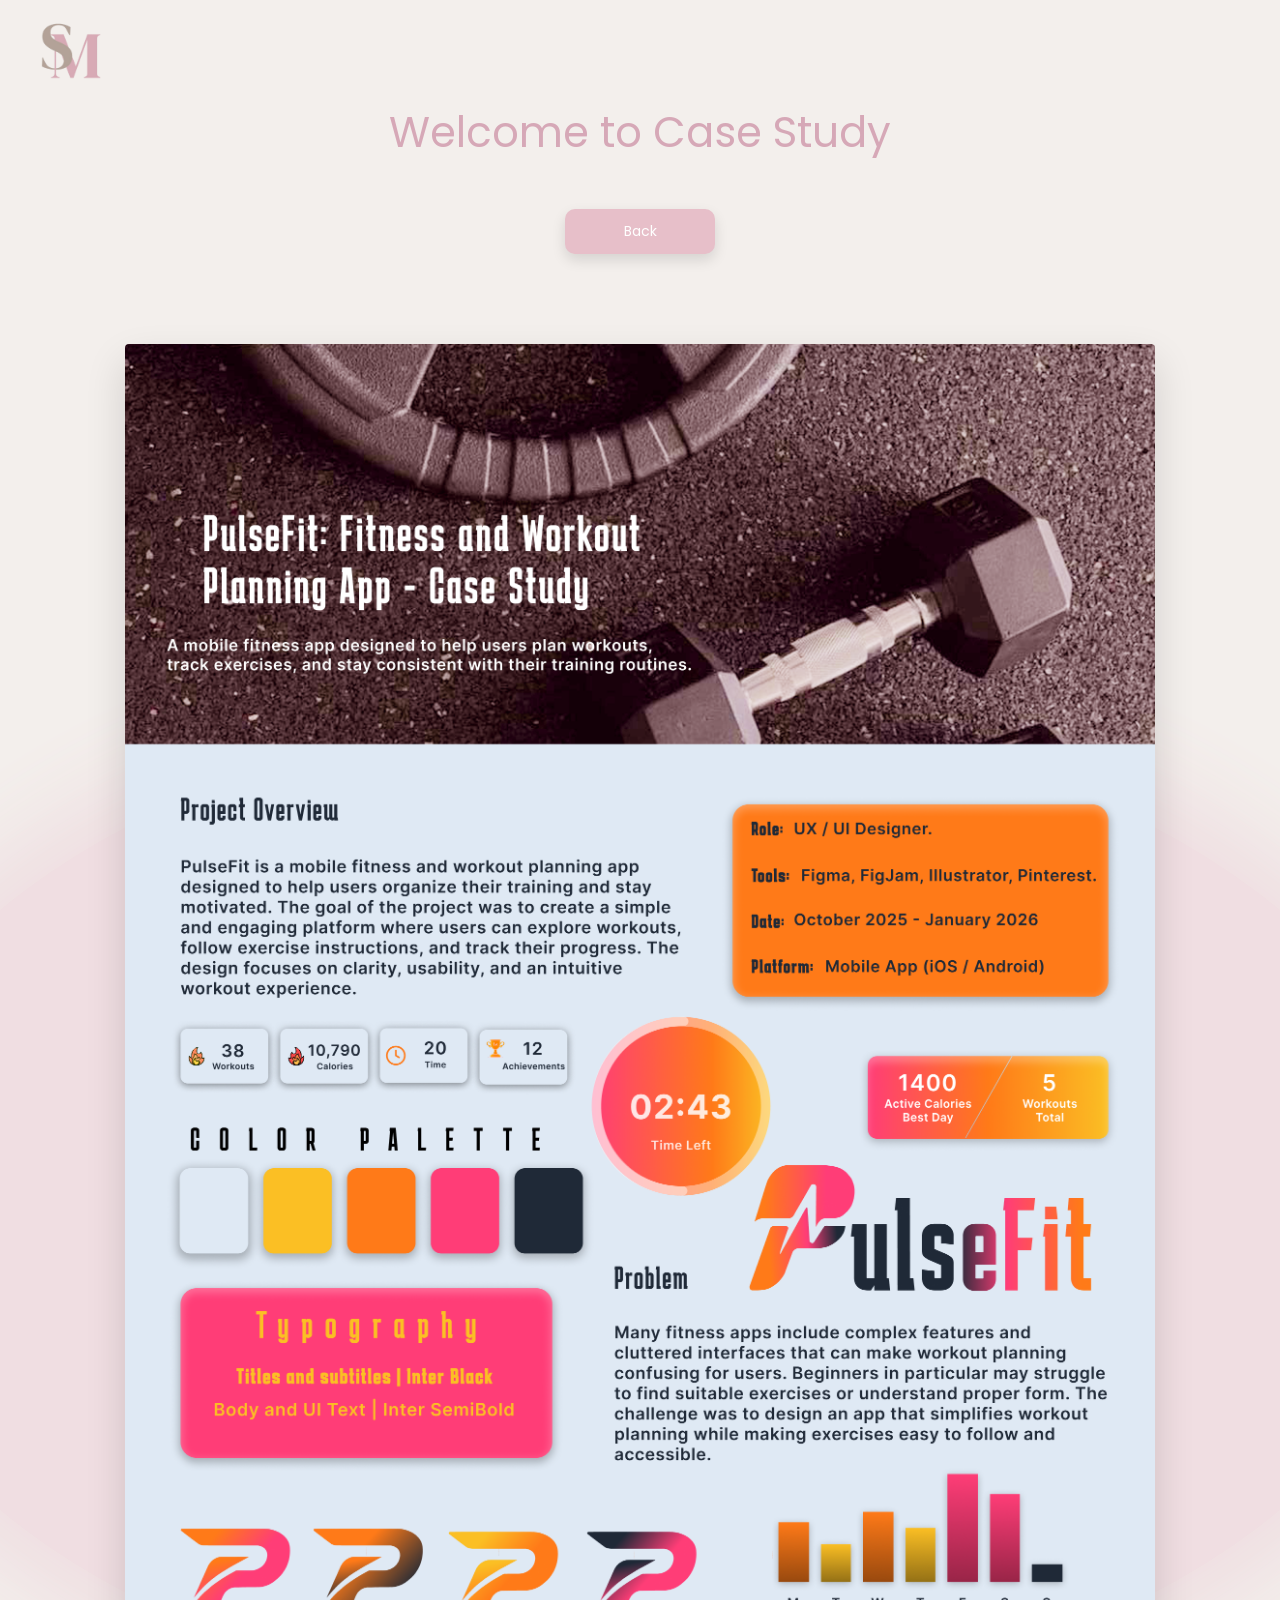
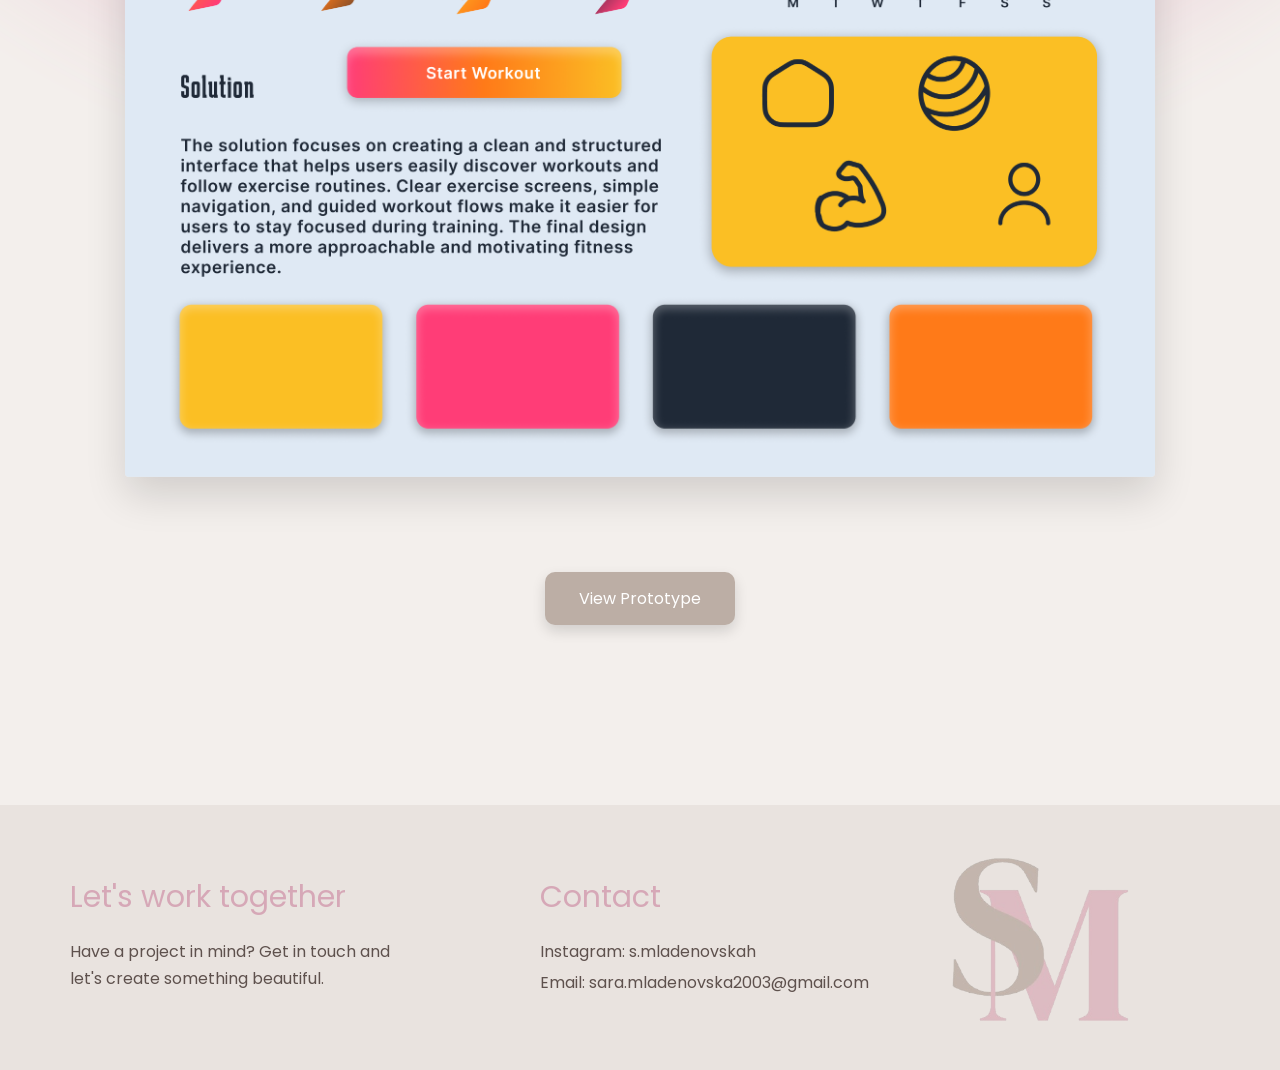
==== casestudy-pulsefit.html @ 1fc526de "Initial commit" ====
<!DOCTYPE html>
<html lang="en">
<head>
  <meta charset="UTF-8">
  <meta name="viewport" content="width=device-width, initial-scale=1.0">
  <title>Pulsefit Case Study</title>
  <link rel="stylesheet" href="style.css">
  <link href="https://fonts.googleapis.com/css2?family=Poppins:wght@400;500;600;700&display=swap" rel="stylesheet">
</head>
<body class="case-page pulse-fit">

  <main class="case-study-page">

    <div class="case-top-logo">
      <img src="images/logo2.png" alt="SM logo">
    </div>

    <h1 class="case-page-title">Welcome to Case Study</h1>

    <div class="case-nav">
      <a href="index.html#projects" class="case-nav-btn">Back</a>
      
    </div>

    <section class="case-image-section">
      <img src="images/MacBook Air - 15.png" alt="MoneXa case study" class="case-study-image">
    </section>

    <div class="case-prototype-wrap">
      <a href="https://www.figma.com/proto/Ad3KxGIz573H8dArWN0i8G/PulseFit-Prototype?node-id=1-51&p=f&viewport=-1852%2C94%2C0.52&t=948jEb1X9hOIrUcp-1&scaling=scale-down&content-scaling=fixed&starting-point-node-id=1%3A51&show-proto-sidebar=1&page-id=0%3A1" target="_blank" class="case-prototype-btn">View Prototype</a>
    </div>

  </main>

  <footer id="contact">
    <div class="footer-content">
      <div class="footer-left">
        <h3>Let's work together</h3>
        <p>Have a project in mind? Get in touch and let's create something beautiful.</p>
      </div>

      <div class="footer-contact">
        <h3>Contact</h3>
        <p>Instagram: s.mladenovskah</p>
        <p>Email: sara.mladenovska2003@gmail.com</p>
      </div>

      <div class="footer-logo">
        <img src="images/logo2.png" alt="SM logo">
      </div>
    </div>
  </footer>

</body>
</html>
---- style.css ----
* {
  margin: 0;
  padding: 0;
  box-sizing: border-box;
}

body {
  font-family: 'Poppins', sans-serif;
  min-height: 100vh;
  display: flex;
  flex-direction: column;
  overflow-x: hidden;
}

footer {
    margin-top: auto;
}

html {
    scroll-behavior: smooth;
}

.hero {
  display: flex;
  min-height: 100vh;
  position: relative;
}

.hero-left {
  width: 50%;
  background-color: #e8e1dc;
  padding: 30px 40px;
  display: flex;
  flex-direction: column;
}

.hero-right {
    width: 50%;
}

.hero-right img {
    width: 100%;
    height: 100%;
    object-fit: cover;
    display: block;
}

header {
  display: flex;
  align-items: center;
}

.logo img {
  width: 100px;
  height: auto;
  display: block;
  margin-top: -20px;
}

.header-nav {
  position: absolute;
  top: 40px;
  left: 50.8%;
  transform: translateX(-50%);
  z-index: 10;
}

.header-nav ul {
  list-style: none;
  display: flex;
  gap: 40px;
  margin: 0;
  padding: 0;
}

.header-nav a {
  position: relative;
  text-decoration: none;
  color: #5d504a;
  font-size: 14px;
  font-weight: 400;
  white-space: nowrap;
}

.header-nav a::after {
  content: "";
  position: absolute;
  left: 50%;
  bottom: -4px;
  width: 0;
  height: 2px;
  background: #5d504a;
  transition: all 0.3s ease;
  transform: translateX(-50%);
}

.header-nav a.light::after {
  background: #e8e1dc;
}

.header-nav a:hover::after {
  width: 100%;
}

.header-nav a.light {
    color: #e8e1dc;
}

.hero-text {
  margin-top: 180px;
  color: #d6a8b7;
}

.hero-text h1 {
  font-size: 64px;
  font-weight: 400;
  line-height: 1.1;
  margin-bottom: 40px;
}

.hero-text span {
  color: #5e514d;
}

.role {
  font-size: 22px;
  line-height: 1.6;
  margin-bottom: 50px;
  color: #5e514d;
}

.description {
  font-size: 22px;
  line-height: 1.8;
  max-width: 500px;
  color: #5e514d;
}

.hero-right {
  width: 50%;
}

.hero-right img {
  width: 100%;
  height: 100vh;
  object-fit: cover;
  display: block;
}





.about-section {
    background-color: #f7f4f2;
    padding: 120px 20px;
    text-align: center;
    position: relative;
    overflow: visible;
}

.about-section h2 {
    font-size: 32px;
    font-weight: 400;
    color: #d6a8b7;
    margin-bottom: 130px;
}

.about-section p {
    max-width: 850px;
    margin: auto;
    font-size: 22px;
    line-height: 1.8;
    color: #5e514d;
}









.projects-section {
    background-color: #f7f4f2;
    padding: 80px 20px 120px;
    text-align: center;
    position: relative;
    overflow: visible;
}

.projects-section h2 {
    font-size: 30px;
    font-weight: 400;
    color: #d6a8b7;
    margin-bottom: 110px;
}

.projects-section::before { 
    content: "";
    position: absolute;
    width: 700px;
    height: 950px;
    left: -140px;
    top: -500px;
    background: #efdfe3;
    opacity: 0.75;
    z-index: 0;

    clip-path: path("M 138 55 C 78 104, 34 214, 57 331 C 77 432, 28 536, 64 654 C 106 790, 218 904, 346 919 C 463 933, 557 848, 590 741 C 621 639, 703 569, 676 447 C 654 349, 583 293, 592 205 C 603 95, 531 28, 428 21 C 315 13, 220 -12, 138 55 Z");
}

.projects-section::after { 
    content: "";
    position: absolute;
    width: 750px;
    height: 950px;
    right: -180px;
    top: -100px;
    background: #efdfe3;
    opacity: 0.7;
    z-index: 0;

    clip-path: path("M 562 72 C 620 138, 680 238, 660 360 C 640 470, 700 560, 660 690 C 610 820, 500 900, 370 910 C 250 920, 140 860, 110 740 C 80 630, 30 550, 60 430 C 90 320, 150 260, 150 170 C 150 70, 230 10, 350 20 C 460 30, 520 20, 562 72 Z");
}

.projects-slider {
    width: 100%;
    display: flex;
    justify-content: center;
}

.projects-viewport {
    width: 1400px;
    overflow: visible;
    cursor: grab;
    user-select: none;
}

.projects-viewport:active {
    cursor: grabbing;
}

.projects-track {
    display: flex;
    gap: 80px;
    transition: transform 0.2s ease;
}

.projects-card {
    flex: 0 0 620px;
    background: #f7f4f2;
    border-radius: 14px;
    overflow: hidden;
    box-shadow: 0 15px 35px rgba(0, 0, 0, 0.12);
    text-align: left;
    transition: transform 0.35s ease, box-shadow 0.35s ease;
}

.projects-card:hover {
    transform: translateY(-12px) scale(1.02);
    box-shadow: 0 25px 55px rgba(0, 0, 0, 0.18);
}

.projects-card img {
    width: 100%;
    height: 320px;
    object-fit: cover;
    display: block;
    pointer-events: none;
    user-select: none;
    -webkit-user-drag: none;
}

.projects-info {
    padding: 18px 22px;
    display: flex;
    justify-content: space-between;
    align-items: center;
    gap: 20px;
}

.projects-info p {
    color: #5d504a;
    font-size: 15px;
    flex: 1;
}

.projects-buttons {
    display: flex;
    gap: 14px;
    flex-shrink: 0;
}

.projects-buttons button {
    border: none;
    padding: 10px 18px;
    border-radius: 24px;
    background: #e8e1dc;
    font-size: 12px;
    cursor: pointer;
    color: #5d504a;
    font-family: 'Poppins', sans-serif;
    transition: 0.2s ease;
}

.projects-buttons button:hover {
    transform: translateY(-2px);
    box-shadow: 0 8px 18px rgba(0, 0, 0, 0.12);
}

.projects-buttons a {
  text-decoration: none;
  color: #5d504a;
}





.skills-section {
    background-color: #f7f4f2;
    text-align: center;
    padding: 100px 20px 160px;
}

.skills-section h2 {
    font-size: 38px;
    font-weight: 400;
    color: #d6a8b7;
    margin-bottom: 130px;
    margin-top: -40px;
}

.skills-grid {
    display: flex;
    justify-content: space-evenly;
    width: 100%;
    max-width: 1400px;
    margin: 0 auto;
}

.skill-item {
    width: 150px;
    display: flex;
    flex-direction: column;
    align-items: center;
}

.skill-box {
    width: 120px;
    height: 120px;
    background-color: #d8aebb;
    border-radius: 14px;
    display: flex;
    justify-content: center;
    align-items: center;
    box-shadow: 0 6px 14px rgba(0, 0, 0, 0.12);
    margin-bottom: 14px;
    transition: transform 0.2s ease, box-shadow 0.2s ease;
}

.skill-box img {
    width: 220px;
    height: 220px;
    object-fit: contain;
}

.skill-item p {
    padding: 20px;
    font-size: 18px;
    color: #5d504a;
    margin: 0;
    white-space: nowrap;
}

.skill-box:hover {
    transform: translateY(-4px);
    box-shadow: 0 10px 18px rgba(0, 0, 0, 0.18);
}



.contact-section {
    background: #f7f4f2;
    text-align: center;
    padding: 20px 20px 200px;
    position: relative;
    overflow: hidden;
}


.contact-section h2 {
    font-size: 32px;
    font-weight: 400;
    color: #d6a8b7;
    margin-bottom: 80px;
}


.contact-container {
    max-width: 1300px;
    margin: 0 auto;
}


.contact-row {
    display: flex;
    gap: 70px;
    margin-bottom: 50px;
}


.contact-row input {
    flex: 1;
    padding: 26px 28px;
    border-radius: 18px;
    border: none;
    background: #f7f4f2;
    font-size: 18px;
    font-family: inherit;
    box-shadow: 0 6px 14px rgba(0, 0, 0, 0.08);
    outline: none;
}


.contact-container textarea {
    width: 100%;
    height: 140px;
    padding: 26px;
    border-radius: 18px;
    border: none;
    background: #f7f4f2;
    font-size: 18px;
    font-family: inherit;
    resize: none;
    box-shadow: 0 8px 18px rgba(0, 0, 0, 0.08);
    margin-bottom: 35px;
    outline: none;
}


.contact-btn {
    font-family: 'Poppins', sans-serif;
    background: #b2a297;
    color: white;
    border: none;
    padding: 12px 70px;
    border-radius: 12px;
    font-size: 18px;
    cursor: pointer;
    box-shadow: 0 6px 14px rgba(0, 0, 0, 0.15);
    transition: 0.2s ease;
}


.contact-btn:hover {
    transform: translateY(-2px);
    box-shadow: 0 10px 20px rgba(0, 0, 0, 0.2);
}

.contact-container,
.contact-section h2 {
    position: relative;
    z-index: 1;
}

.contact-section::before {
    content: "";
    position: absolute;
    width: 1900px;
    height: 480px;
    background: #efd8de;
    border-radius: 50%;
    top: 100px;
    left: 50%;
    transform: translateX(-50%);
    opacity: 0.5;
    z-index: 0;

    box-shadow: 0 0 80px 40px #efd8de;
}





footer {
  background: #e9e3df;
  padding: 70px 0;
  position: relative;
  overflow: hidden;
}

.footer-content {
  width: min(900px, 100%);
  margin-left: 70px;
  display: flex;
  gap: 140px;
  align-items: flex-start;
}

.footer-left {
  max-width: 330px;
}

.footer-contact {
  max-width: 340px;
}
.footer-contact a {
  color: #5e514d;
  text-decoration: none;
  display: inline-block;
  transition: transform 0.2s ease, color 0.2s ease;
}

.footer-contact a:hover {
  transform: scale(1.08);
  color: #d6a8b7;
}

footer h3 {
  color: #d6a8b7;
  font-size: 30px;
  font-weight: 400;
  margin-bottom: 18px;
}

footer p {
  color: #5e514d;
  font-size: 16px;
  line-height: 1.7;
  margin-bottom: 4px;
}

.footer-logo {
  position: absolute;
  right: 90px;
  top: 50%;
  transform: translateY(-50%);
  opacity: 0.7;
}

.footer-logo img {
  width: 300px;
  display: block;
}

.about-section h2,
.about-section p,
.projects-section h2,
.projects-slider {
  position: relative;
  z-index: 2;
}


/* responsive */

@media (max-width: 992px) {
  .hero {
    flex-direction: column;
  }

  .hero-left,
  .hero-right {
    width: 100%;
  }

  .hero-right img {
    height: auto;
  }

  .header-nav {
    position: static;
    transform: none;
    margin-left: auto;
  }

  .header-nav a.light {
    color: #5d504a;
  }

  .header-nav a.light::after {
    background: #5d504a;
  }

  header {
    justify-content: space-between;
    flex-wrap: wrap;
    gap: 20px;
  }

  .hero-text {
    margin-top: 100px;
  }

  .hero-text h1 {
    font-size: 42px;
  }

  .role,
  .description {
    font-size: 18px;
  }

  .projects-card {
    width: 100%;
    max-width: 620px;
  }

  .footer-content {
    margin-left: 20px;
    margin-right: 20px;
    gap: 40px;
    flex-direction: column;
  }

  .footer-logo {
    position: static;
    transform: none;
  }

  .footer-logo img {
    width: 180px;
  }
}





/* CASE STUDY PAGE */

.case-page {
  background: #f3efec;
}

.case-study-page {
  width: 100%;
  max-width: 10000px;
  margin: 0 auto;
  padding: 30px 20px 90px;
  text-align: center;
}

.case-top-logo {
  display: flex;
  justify-content: flex-start;
  margin-top: -30px;
  padding-left: 1px;
  padding-bottom: 1px;
}

.case-top-logo img {
  width: 100px;
  height: auto;
  display: block;
}

.case-page-title {
  font-size: 42px;
  font-weight: 400;
  color: #d6a8b7;
  margin-bottom: 45px;
}

.case-nav {
  display: flex;
  justify-content: space-between;
  align-items: center;
  margin-right: 225px;
  margin-left: 225px;
  margin-bottom: 50px;
  gap: 20px;
}

.case-nav:has(.case-nav-btn:only-child) {
  justify-content: center;
}

.case-nav-btn {
  display: inline-block;
  min-width: 150px;
  padding: 12px 26px;
  border-radius: 10px;
  background: #e7bfc9;
  color: white;
  text-decoration: none;
  font-size: 14px;
  box-shadow: 0 6px 14px rgba(0, 0, 0, 0.12);
  transition: transform 0.2s ease, box-shadow 0.2s ease;
}

.case-nav-btn:hover {
  transform: translateY(-2px);
  box-shadow: 0 10px 18px rgba(0, 0, 0, 0.16);
}

.case-image-section {
  position: relative;
  overflow: visible;
  display: flex;
  justify-content: center;
  margin-bottom: 55px;
  padding: 40px 0;
}

.case-image-section::before {
  content: "";
  position: absolute;
  width: 1600px;
  height: 1000px;
  background: #efd8de;
  border-radius: 50%;
  top: 50%;
  left: 50%;
  transform: translate(-50%, -50%);
  opacity: 0.7;
  z-index: 0;
  box-shadow: 0 0 80px 40px #efd8de;
}

.case-study-image {
  position: relative;
  z-index: 2;
  width: 100%;
  max-width: 1030px;
  height: auto;
  display: block;
  border-radius: 4px;
  box-shadow: 0 18px 40px rgba(0, 0, 0, 0.14);
}

.case-prototype-wrap {
  display: flex;
  justify-content: center;
  margin-bottom: 90px;
}

.case-prototype-btn {
  display: inline-block;
  padding: 14px 34px;
  border-radius: 10px;
  background: #bcaea5;
  color: white;
  text-decoration: none;
  font-size: 16px;
  box-shadow: 0 6px 14px rgba(0, 0, 0, 0.14);
  transition: transform 0.2s ease, box-shadow 0.2s ease;
}

.case-prototype-btn:hover {
  transform: translateY(-2px);
  box-shadow: 0 10px 18px rgba(0, 0, 0, 0.18);
}

@media (max-width: 992px) {
  .case-page-title {
    font-size: 32px;
    margin-bottom: 35px;
  }

  .case-nav {
    flex-direction: column;
    align-items: stretch;
    margin-left: 0;
    margin-right: 0;
  }

  .case-nav-btn {
    width: 100%;
    text-align: center;
  }

  .case-prototype-btn {
    width: 100%;
    max-width: 320px;
    text-align: center;
  }

  .case-study-page {
    padding: 20px 16px 70px;
  }

  .case-top-logo {
    padding-left: 0;
    margin-top: 0;
    margin-bottom: 16px;
  }

  .case-top-logo img {
    width: 58px;
  }

  .case-image-section::before {
    width: 900px;
    height: 320px;
  }

.pulse-fit .case-nav {
  display: flex;
  justify-content: center;
}

.pulse-fit .case-nav-btn {
  margin: 0 auto;
}
}
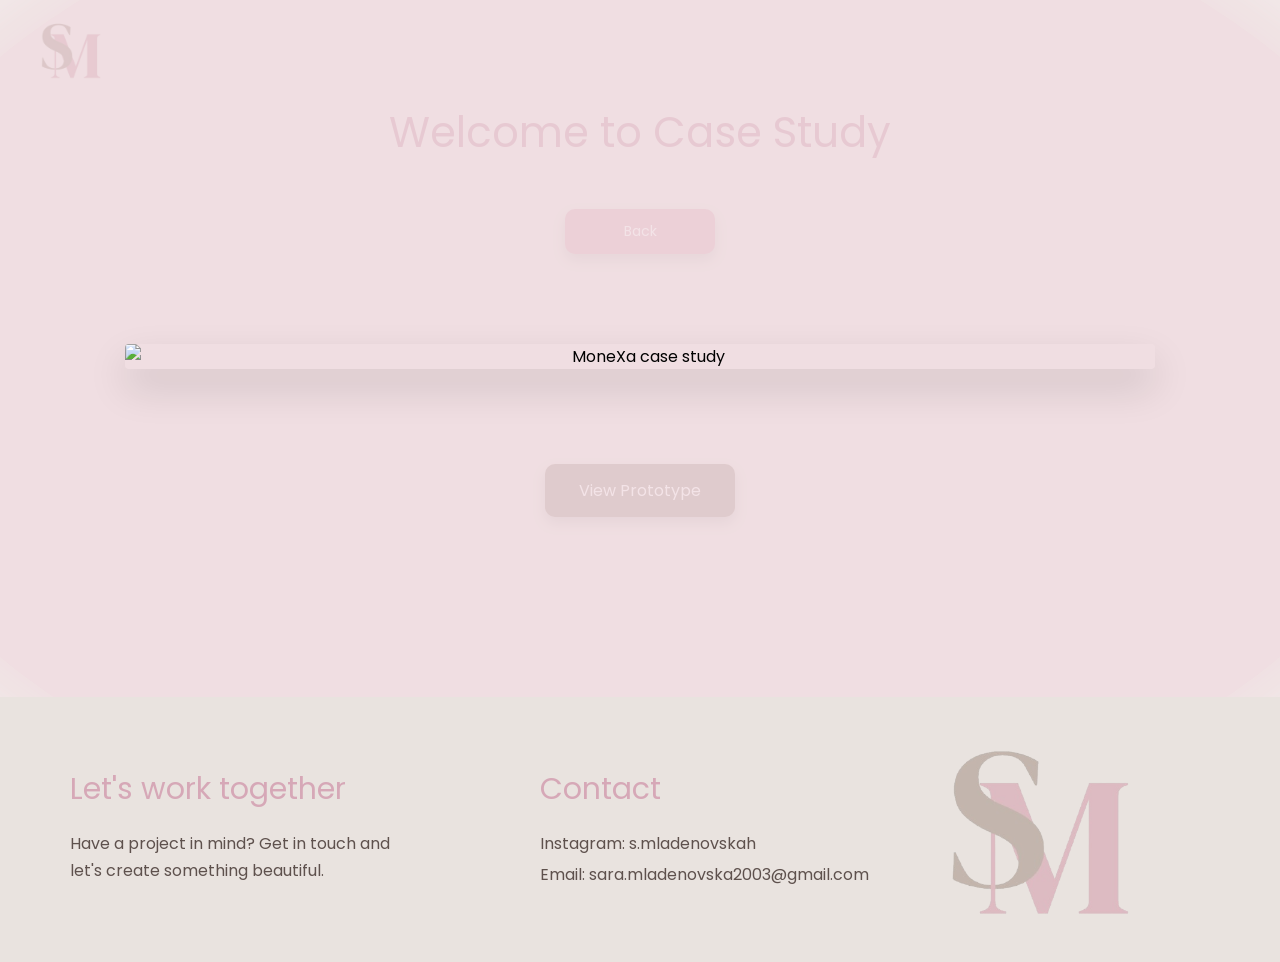
==== commit acb42d1f: "Update casestudy-pulsefit.html" ====
--- a/casestudy-pulsefit.html
+++ b/casestudy-pulsefit.html
@@ -23,7 +23,7 @@
     </div>
 
     <section class="case-image-section">
-      <img src="images/MacBook Air - 15.png" alt="MoneXa case study" class="case-study-image">
+      <img src="images/ddd.png" alt="MoneXa case study" class="case-study-image">
     </section>
 
     <div class="case-prototype-wrap">
@@ -52,4 +52,4 @@
   </footer>
 
 </body>
-</html>+</html>
--- a/style.css
+++ b/style.css
@@ -11,6 +11,7 @@
   flex-direction: column;
   overflow-x: hidden;
 }
+
 
 footer {
     margin-top: auto;
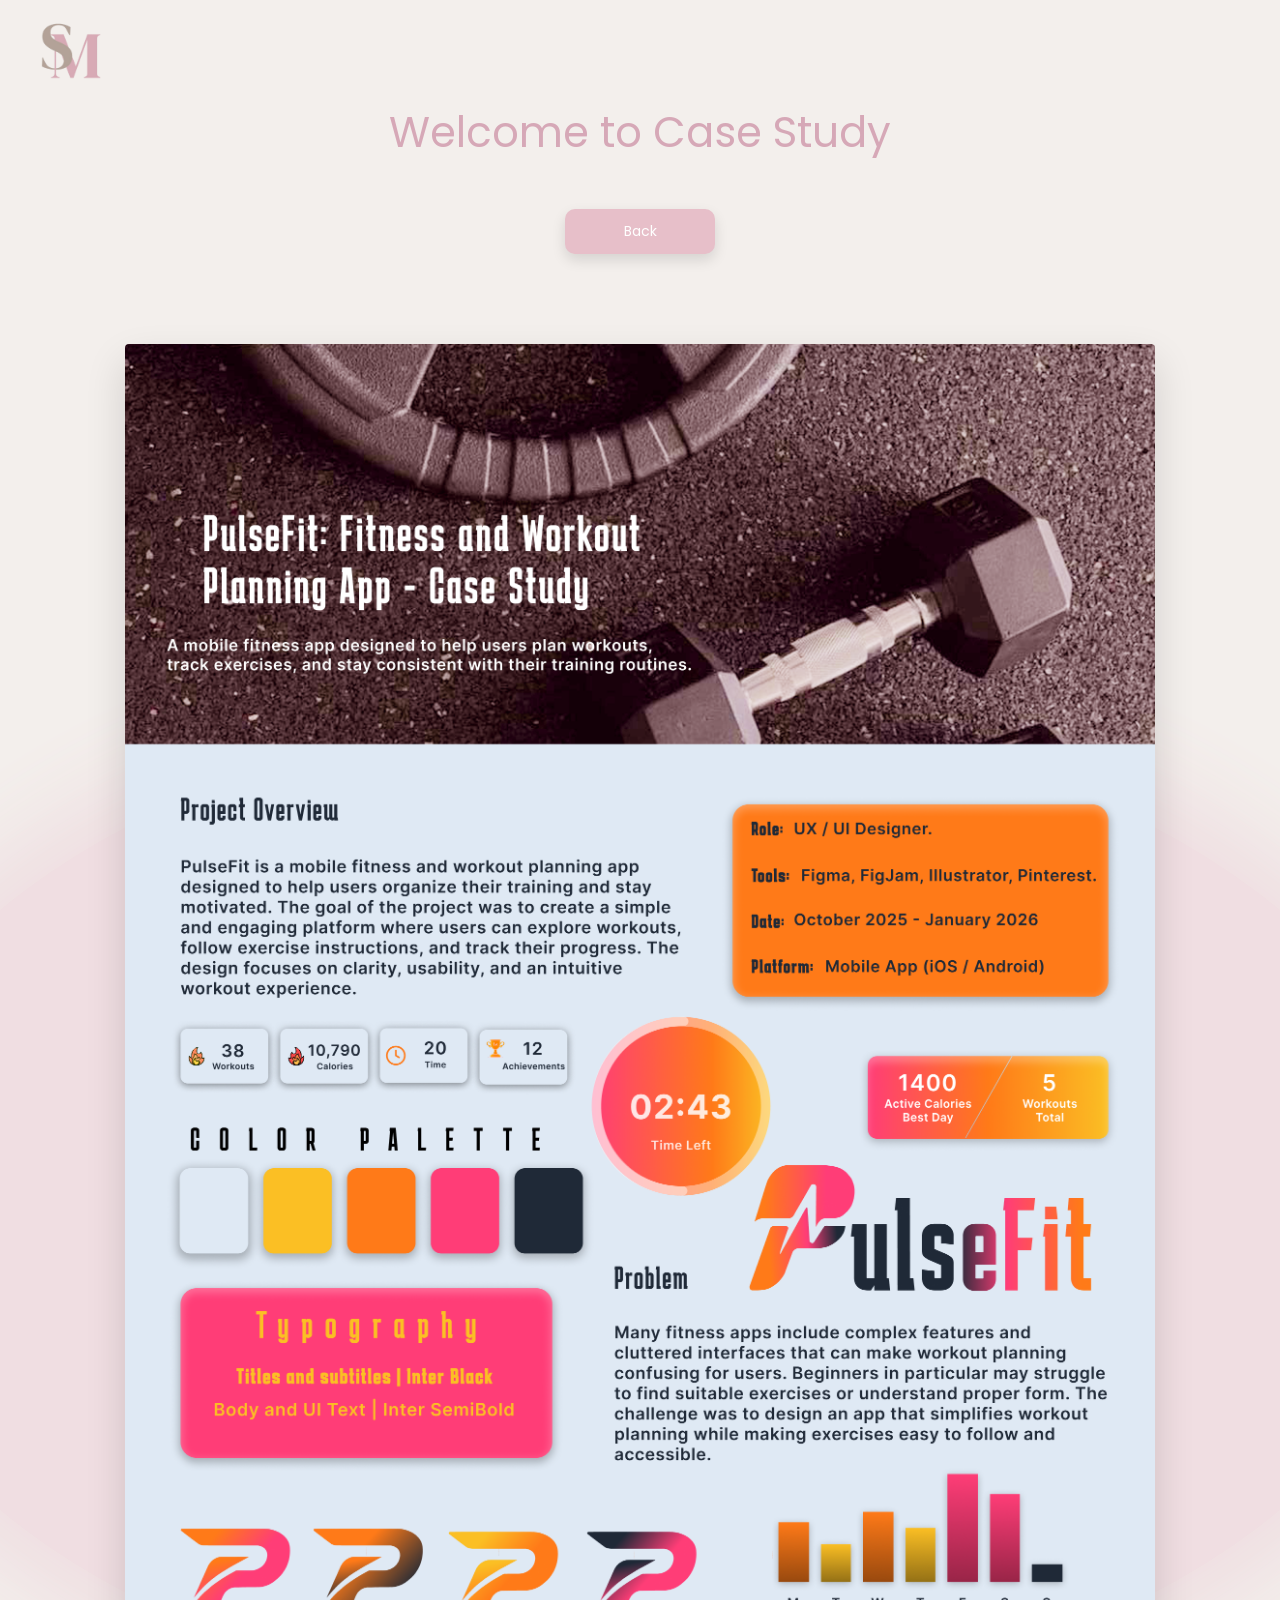
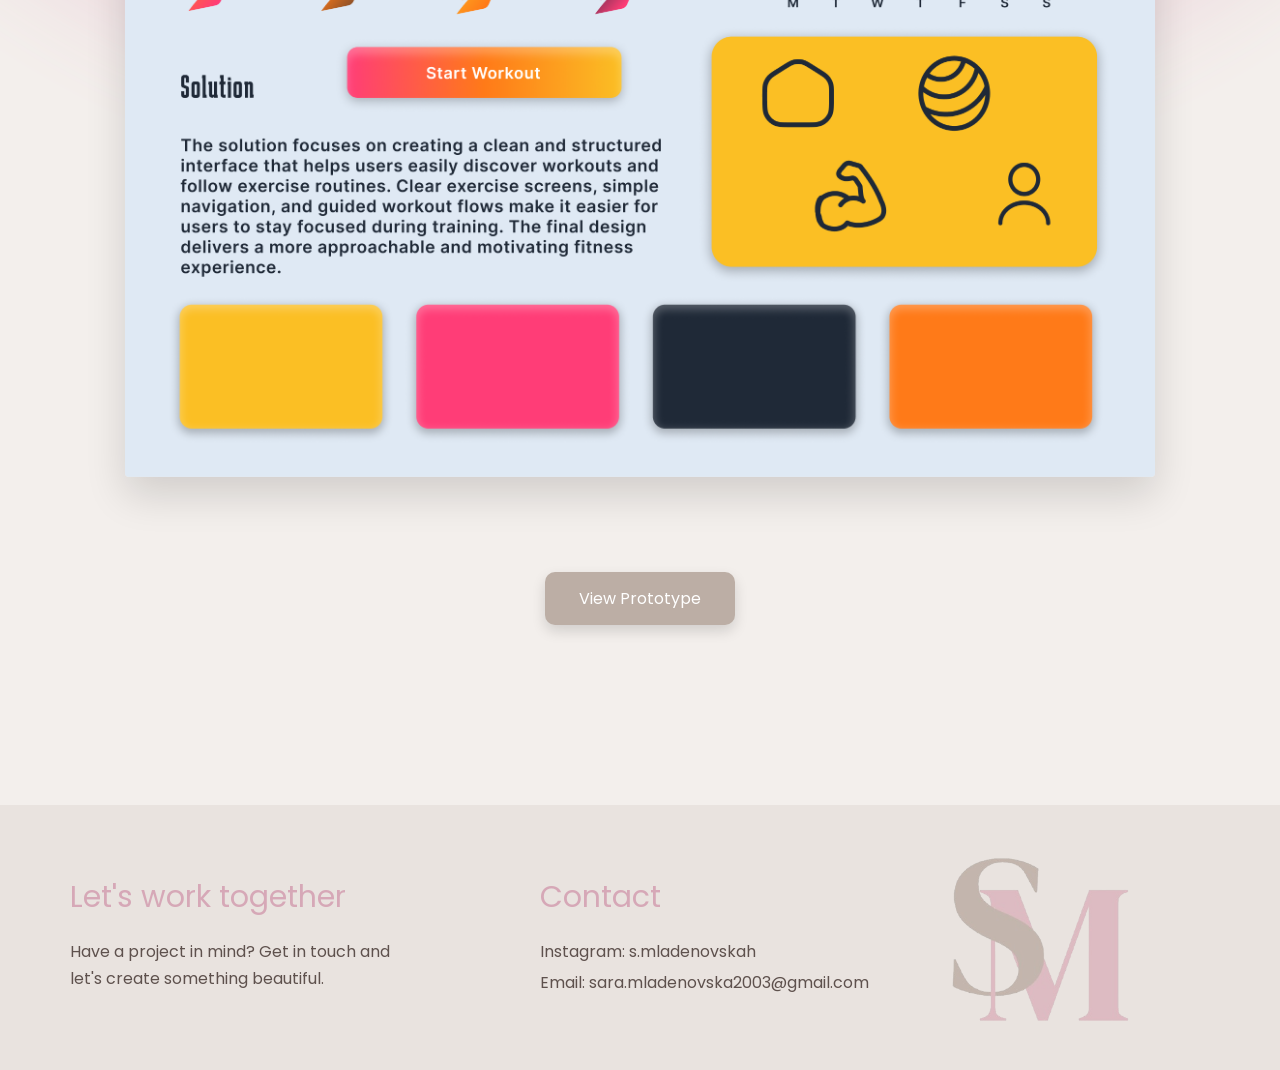
==== commit 69ba927c: "Update casestudy-pulsefit.html" ====
--- a/casestudy-pulsefit.html
+++ b/casestudy-pulsefit.html
@@ -23,7 +23,7 @@
     </div>
 
     <section class="case-image-section">
-      <img src="images/ddd.png" alt="MoneXa case study" class="case-study-image">
+      <img src="images/MacBook Air - 15.png" alt="MoneXa case study" class="case-study-image">
     </section>
 
     <div class="case-prototype-wrap">
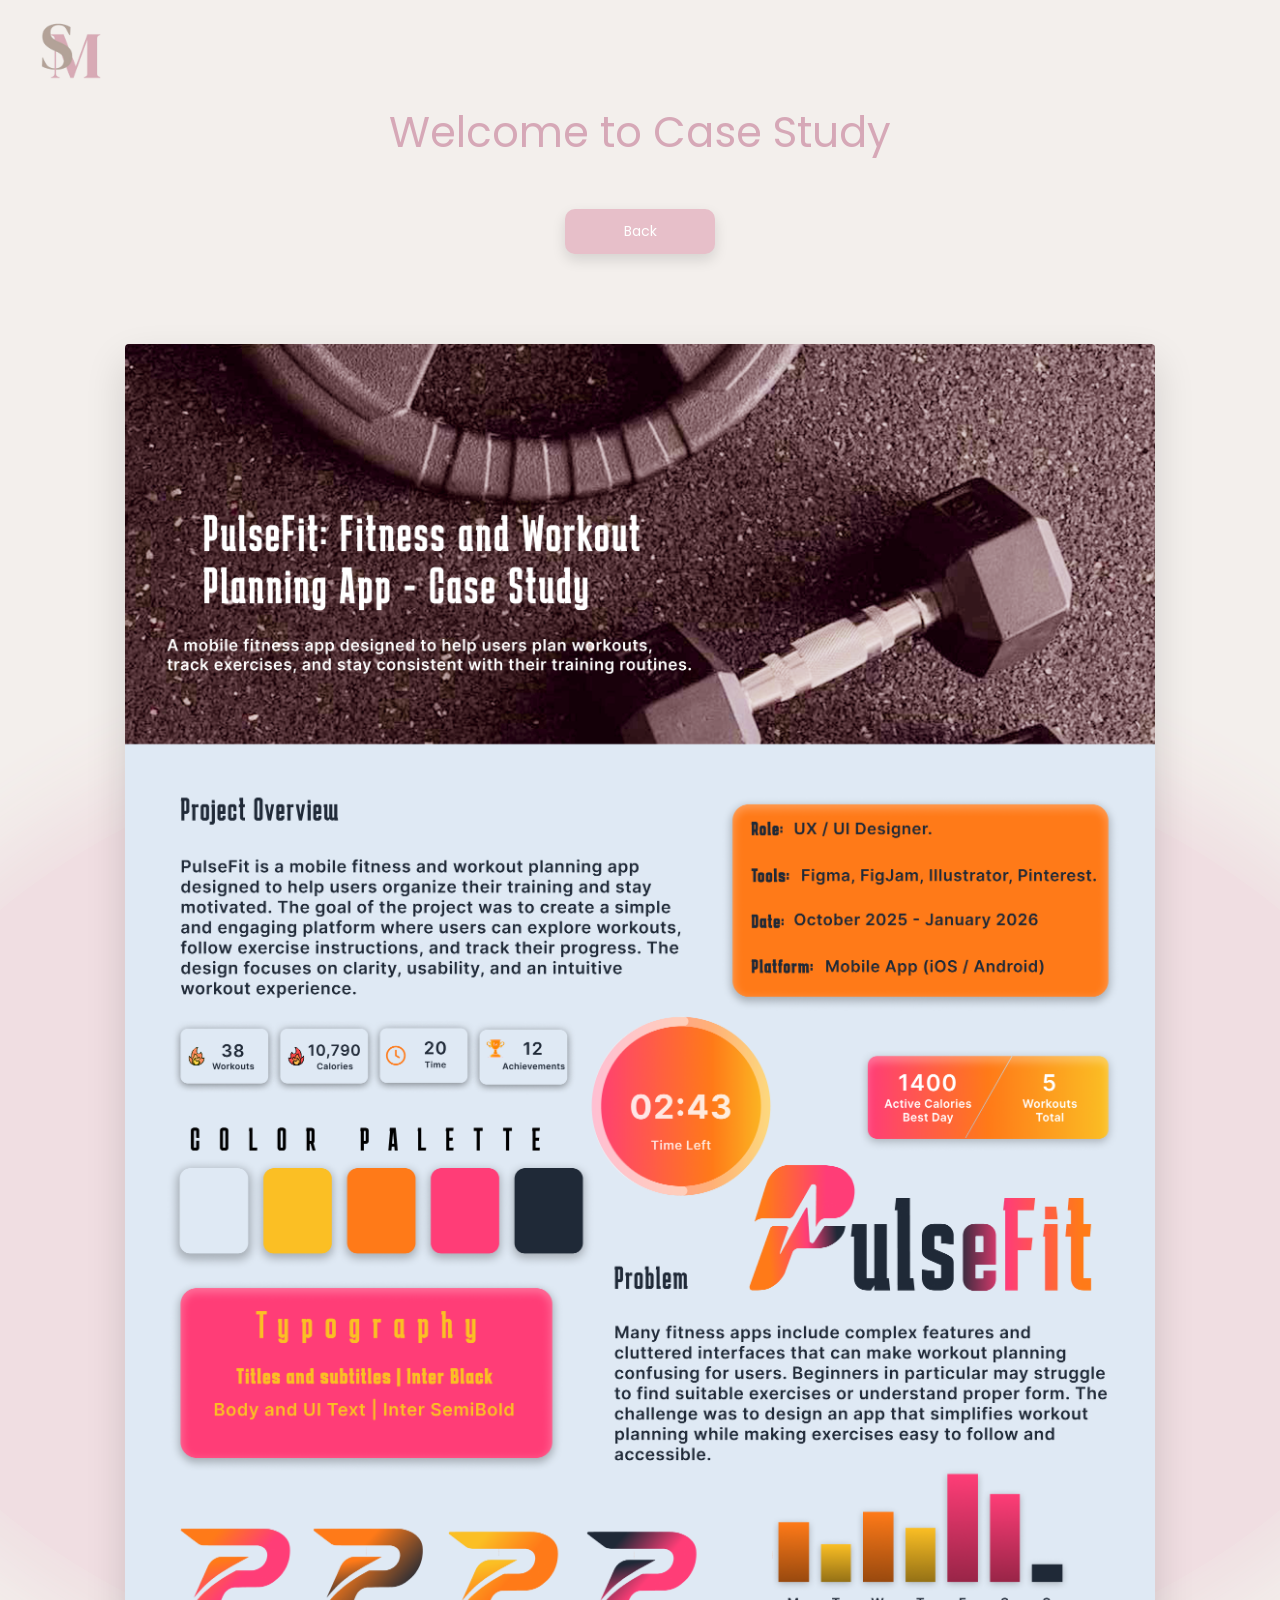
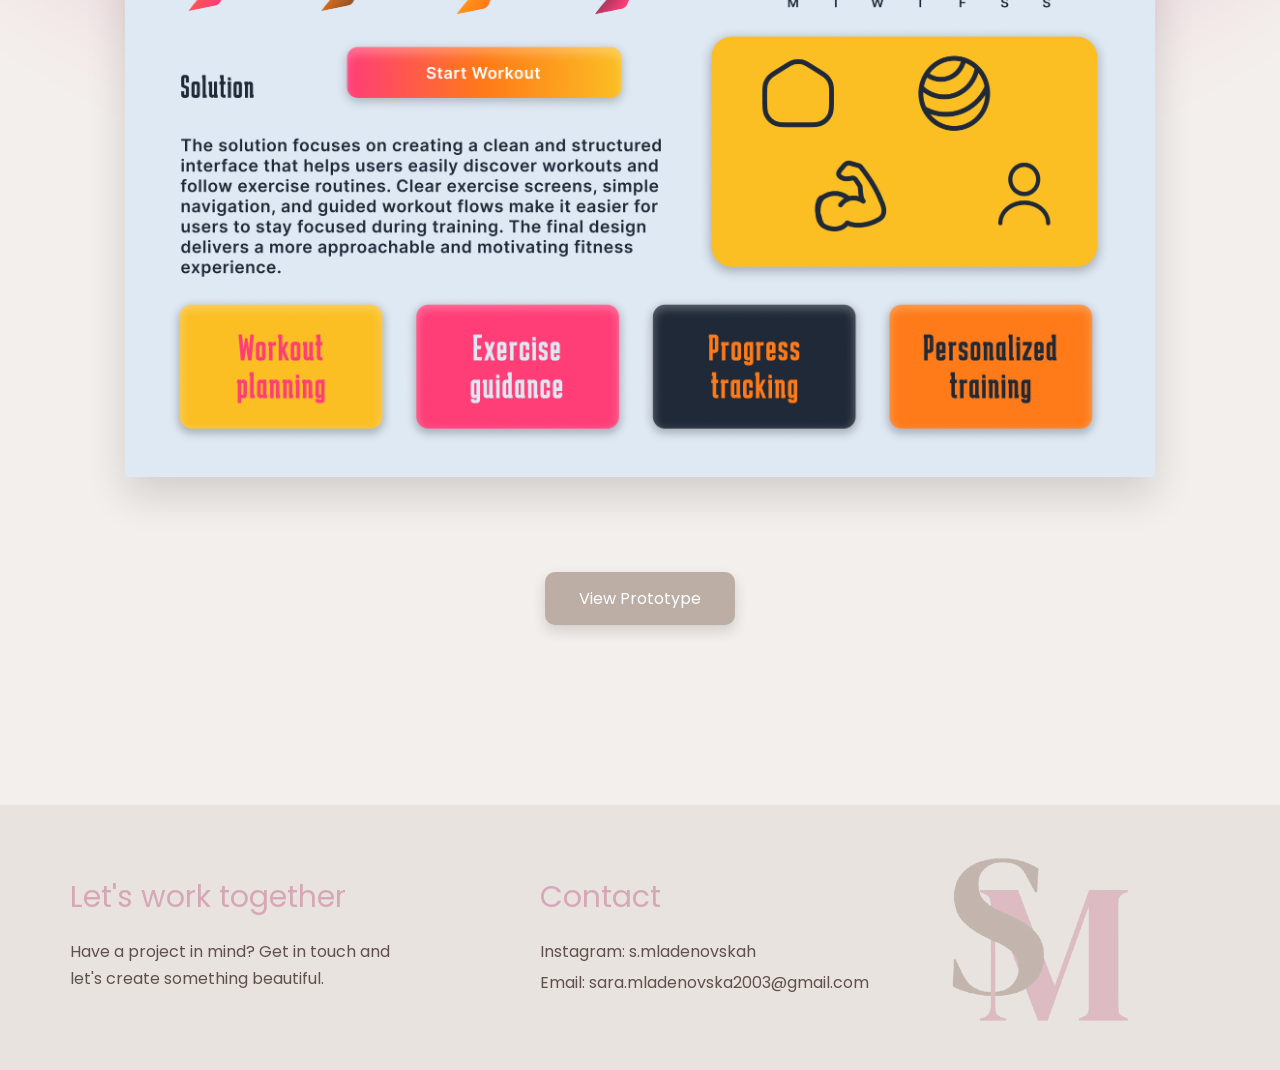
==== commit 83d0c6aa: "Update casestudy-pulsefit.html" ====
--- a/casestudy-pulsefit.html
+++ b/casestudy-pulsefit.html
@@ -23,7 +23,7 @@
     </div>
 
     <section class="case-image-section">
-      <img src="images/MacBook Air - 15.png" alt="MoneXa case study" class="case-study-image">
+      <img src="images/ddd.png" alt="MoneXa case study" class="case-study-image">
     </section>
 
     <div class="case-prototype-wrap">
